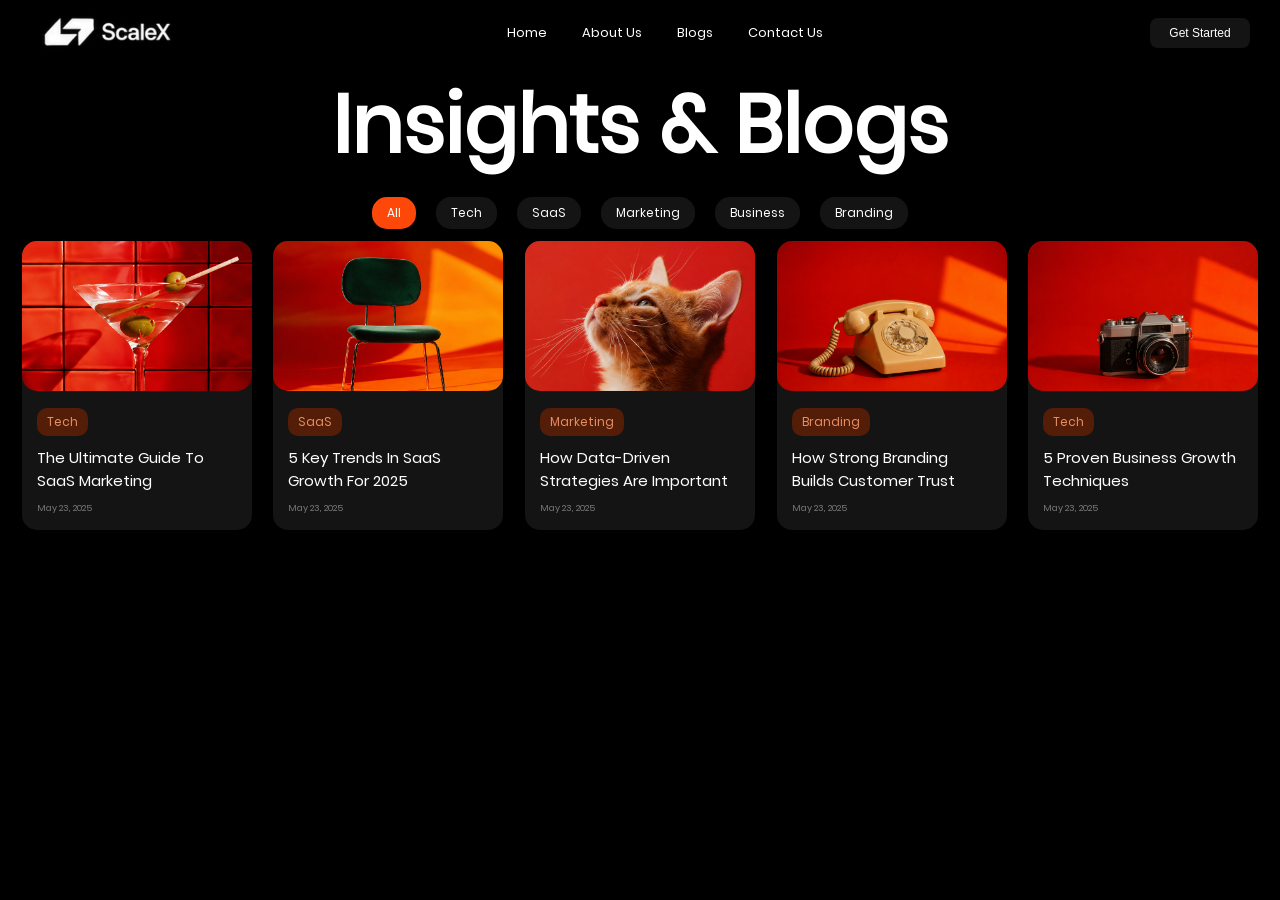
==== index.html @ 701417dc "Final commit" ====
<!DOCTYPE html>
<html lang="en">
<head>
    <meta charset="UTF-8">
    <meta name="viewport" content="width=device-width, initial-scale=1.0">
    <title>Document</title>
    <link rel="stylesheet" href="style.css">
</head>
<body>
    <nav>
        <img src="./assets/A2-1/images/logo.png" alt="not found">
        <div class="nav-links">
            <a href="##">Home</a>
            <a href="#">About Us</a>
            <a href="#">Blogs</a>
            <a href="#">Contact Us</a>
        </div>
        <div class="nav-btn">
            <button>Get Started</button>
        </div>
    </nav>

    <main>
        <h1>Insights & Blogs</h1>
    </main>

    <section class="categories">
        <div class="cat-names">
            <p class="cat-ALL">All</p>
            <p>Tech</p>
            <p>SaaS</p>
            <p>Marketing</p>
            <p>Business</p>
            <p>Branding</p>
        </div>
        <div class="cat-cards">
            <div class="card">
                <img src="./assets/A2-1/images/card-1.png" alt="not found">
                <p class="card-name">Tech</p>
                <p class="card-desc">The Ultimate Guide To SaaS Marketing</p>
                <p class="card-date">May 23, 2025</p>
            </div>
            <div class="card">
                <img src="./assets/A2-1/images/card-2.png" alt="not found">
                <p class="card-name">SaaS</p>
                <p class="card-desc">5 Key Trends In SaaS Growth For 2025</p>
                <p class="card-date">May 23, 2025</p>
            </div>
            <div class="card">
                <img src="./assets/A2-1/images/card-3.png" alt="not found">
                <p class="card-name">Marketing</p>
                <p class="card-desc">How Data-Driven Strategies Are Important</p>
                <p class="card-date">May 23, 2025</p>
            </div>
            <div class="card">
                <img src="./assets/A2-1/images/card-4.png" alt="not found">
                <p class="card-name">Branding</p>
                <p class="card-desc">How Strong Branding Builds Customer Trust</p>
                <p class="card-date">May 23, 2025</p>
            </div>
            <div class="card">
                <img src="./assets/A2-1/images/card-5.png" alt="not found">
                <p class="card-name">Tech</p>
                <p class="card-desc">5 Proven Business Growth Techniques</p>
                <p class="card-date">May 23, 2025</p>
            </div>
        </div>
    </section>
</body>
</html>
---- style.css ----
* {
    margin: 0;
    padding: 0;
    box-sizing: border-box;
}

@font-face {
    font-family: poppins;
    src: url(./assets/poppins.regular.ttf);
}

html, body {
    width: 100%;
    min-height: 100vh;
    background-color: #000000;
    font-family: poppins;
}

nav {
    /* background-color: red; */
    display: flex;
    align-items: center;
    justify-content: space-between;
    padding: 10px 30px 10px 30px;
}

nav img{
    width: 150px;
    height: 45px;
    object-fit: cover;
    display: block;
    /* padding-left: 30px; */
    cursor: pointer;
}

.nav-links {
    display: flex;
    gap: 35px;
}

.nav-links a {
    font-size: 13px;
    text-decoration: none;
    color: white;
}

/* .nav-btn {
    padding-right: 30px;
} */

.nav-btn button {
    width: 100px;
    height: 30px;
    border: none;
    background-color: #141414;
    color: white;
    cursor: pointer;
    border-radius: 8px;
    font-size: 12px;
}

/* Main */
/* main {
    background-color: brown;
} */

main h1 {
    color: white;
    text-align: center;
    font-size: 80px;
}

/* Categories - Section */

.cat-names {
    display: flex;
    justify-content: center;
    align-items: center;
    padding: 12px 0px;
    gap: 20px;
}

.cat-names p {
    background-color: #141414;
    padding: 7px 15px 7px 15px;
    border-radius: 15px;
    font-size: 12px;
    color: white;
}

.cat-names .cat-ALL {
    background-color: #FD480A;
}

.cat-cards {
    display: flex;
    justify-content: space-evenly;
    align-items: center;
}

.cat-cards .card {
    width: 230px;
    display: flex;
    flex-direction: column;
    gap: 10px;
    background-color: #141414;
    color: white;
    border-radius: 15px;
}

.cat-cards .card img {
    width: 100%;
    height: 150px;
    object-fit: cover;
    display: block;
    border-radius: 15px;
} 


.card .card-name {
    width: fit-content;
    background-color: #531D08;
    border-radius: 10px;
    padding: 5px 10px;
    font-size: 12px;
    color: #E78F64;
    margin: 7px 15px 0px 15px;
}

.card .card-desc {
    font-size: 15px;
    margin-inline: 15px;
}

.card .card-date {
    font-size: 9px;
    color: #777777;
    margin: 0px 15px 15px 15px;
}
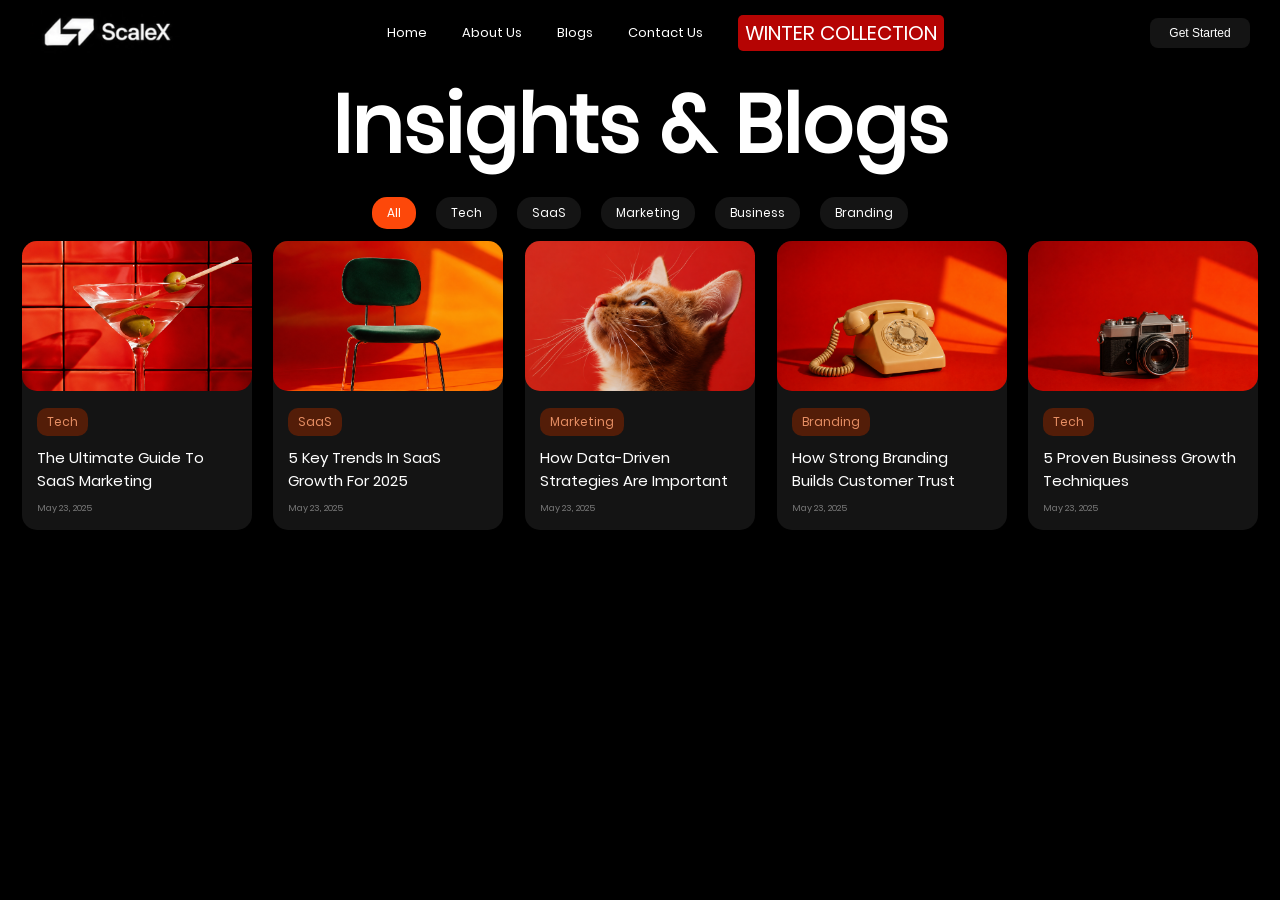
==== commit e10f65d8: "Updated with second project" ====
--- a/index.html
+++ b/index.html
@@ -14,6 +14,7 @@
             <a href="#">About Us</a>
             <a href="#">Blogs</a>
             <a href="#">Contact Us</a>
+            <a class="winter-collection" href="./winter_Collection.html">WINTER COLLECTION</a>
         </div>
         <div class="nav-btn">
             <button>Get Started</button>
--- a/style.css
+++ b/style.css
@@ -35,6 +35,8 @@
 
 .nav-links {
     display: flex;
+    justify-content: center;
+    align-items: center;
     gap: 35px;
 }
 
@@ -42,6 +44,13 @@
     font-size: 13px;
     text-decoration: none;
     color: white;
+}
+
+.nav-links .winter-collection {
+    font-size: 20px;
+    background-color: #B50403;
+    padding: 3px 7px;
+    border-radius: 5px;
 }
 
 /* .nav-btn {
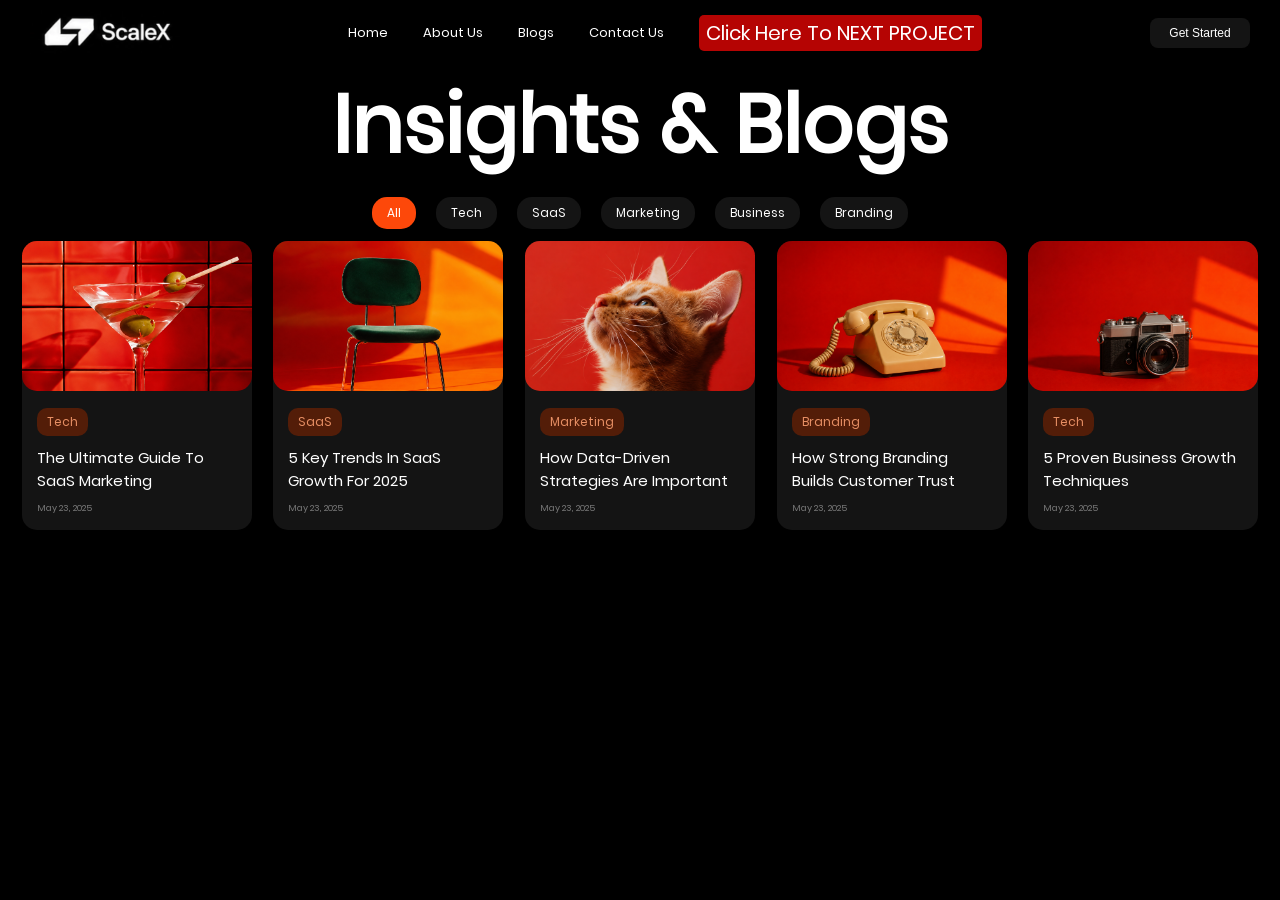
==== commit 059cf66a: "Code was updated" ====
--- a/index.html
+++ b/index.html
@@ -14,7 +14,7 @@
             <a href="#">About Us</a>
             <a href="#">Blogs</a>
             <a href="#">Contact Us</a>
-            <a class="winter-collection" href="./winter_Collection.html">WINTER COLLECTION</a>
+            <a class="winter-collection" href="./winter_Collection.html">Click Here To NEXT PROJECT</a>
         </div>
         <div class="nav-btn">
             <button>Get Started</button>
